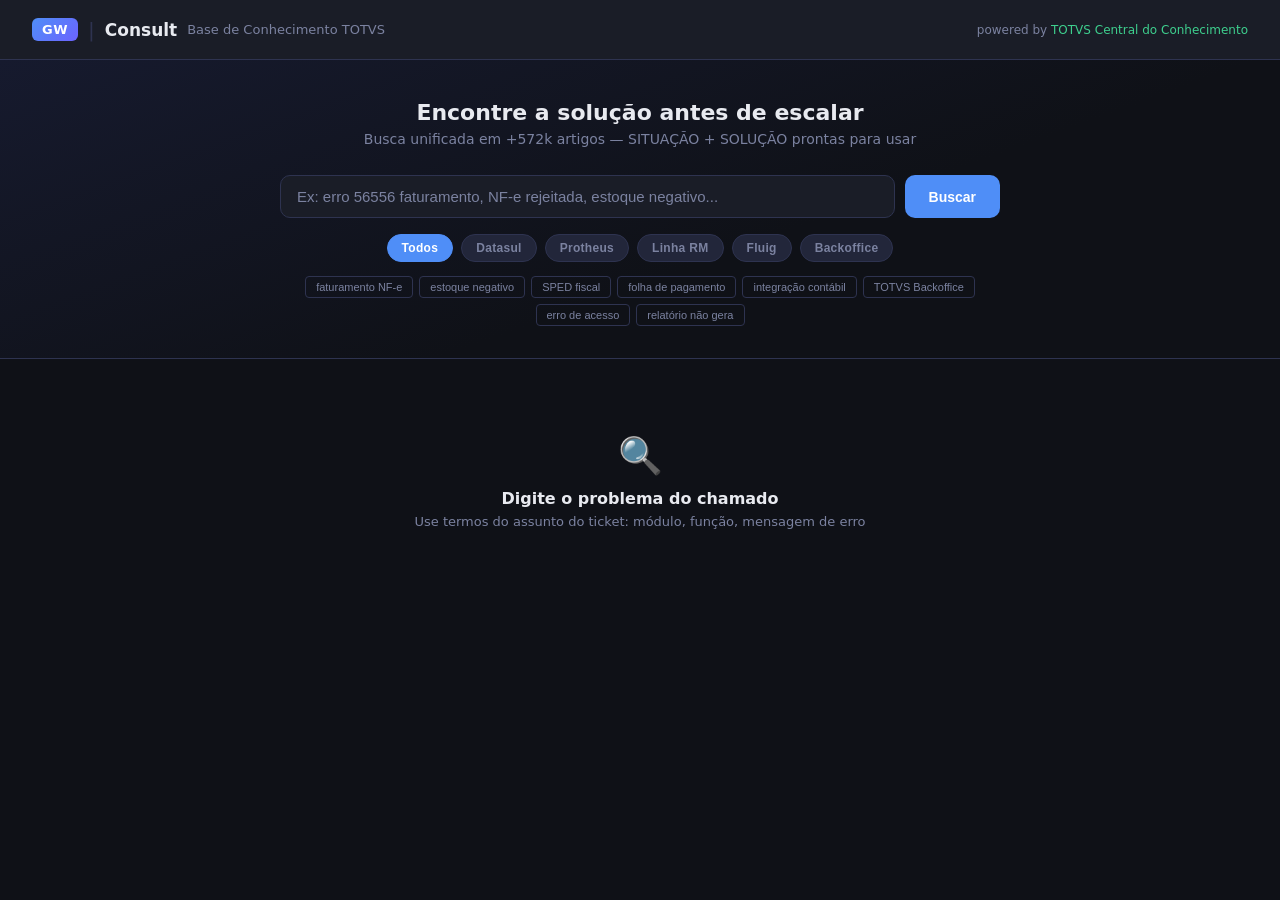
==== gw-consult.html @ 00b95c9e "feat: GW Consult — base de conhecimento TOTVS - api/totvs-search.js: proxy Vercel Function para Zend" ====
<!DOCTYPE html>
<html lang="pt-BR">
<head>
<meta charset="UTF-8">
<meta name="viewport" content="width=device-width, initial-scale=1.0">
<title>GW Consult — Base de Conhecimento TOTVS</title>
<style>
  :root {
    --bg: #0f1117;
    --surface: #1a1d27;
    --surface2: #22263a;
    --border: #2e3350;
    --accent: #4f8ef7;
    --accent2: #6c63ff;
    --text: #e8eaf0;
    --muted: #7b82a0;
    --ok: #3ecf8e;
    --warn: #f5a623;
    --danger: #f45b5b;
    --radius: 10px;
    --font: 'Inter', system-ui, sans-serif;
  }
  * { box-sizing: border-box; margin: 0; padding: 0; }
  body { font-family: var(--font); background: var(--bg); color: var(--text); min-height: 100vh; }

  /* ── Header ── */
  header {
    background: var(--surface);
    border-bottom: 1px solid var(--border);
    padding: 0 32px;
    display: flex;
    align-items: center;
    justify-content: space-between;
    height: 60px;
  }
  .logo { display: flex; align-items: center; gap: 10px; }
  .logo-badge {
    background: linear-gradient(135deg, var(--accent), var(--accent2));
    color: #fff;
    font-weight: 700;
    font-size: 13px;
    padding: 4px 10px;
    border-radius: 6px;
    letter-spacing: .5px;
  }
  .logo-name { font-size: 17px; font-weight: 600; color: var(--text); }
  .logo-sep { color: var(--border); font-size: 20px; }
  .logo-sub { font-size: 13px; color: var(--muted); }
  .header-right { font-size: 12px; color: var(--muted); }
  .header-right span { color: var(--ok); }

  /* ── Hero search ── */
  .hero {
    background: linear-gradient(160deg, #161a2e 0%, #0f1117 60%);
    border-bottom: 1px solid var(--border);
    padding: 40px 32px 32px;
    text-align: center;
  }
  .hero h1 { font-size: 22px; font-weight: 700; margin-bottom: 6px; }
  .hero p { font-size: 14px; color: var(--muted); margin-bottom: 28px; }

  .search-bar {
    display: flex;
    gap: 10px;
    max-width: 720px;
    margin: 0 auto 16px;
  }
  .search-bar input {
    flex: 1;
    background: var(--surface);
    border: 1.5px solid var(--border);
    color: var(--text);
    font-size: 15px;
    padding: 12px 16px;
    border-radius: var(--radius);
    outline: none;
    transition: border .2s;
  }
  .search-bar input:focus { border-color: var(--accent); }
  .search-bar input::placeholder { color: var(--muted); }
  .btn-search {
    background: var(--accent);
    color: #fff;
    border: none;
    border-radius: var(--radius);
    padding: 12px 24px;
    font-size: 14px;
    font-weight: 600;
    cursor: pointer;
    transition: opacity .2s;
    white-space: nowrap;
  }
  .btn-search:hover { opacity: .85; }
  .btn-search:disabled { opacity: .4; cursor: default; }

  /* ── Filtros de produto ── */
  .filters {
    display: flex;
    gap: 8px;
    justify-content: center;
    flex-wrap: wrap;
    max-width: 720px;
    margin: 0 auto;
  }
  .filter-btn {
    background: var(--surface2);
    border: 1.5px solid var(--border);
    color: var(--muted);
    font-size: 12px;
    font-weight: 600;
    padding: 6px 14px;
    border-radius: 20px;
    cursor: pointer;
    transition: all .2s;
    letter-spacing: .3px;
  }
  .filter-btn:hover { border-color: var(--accent); color: var(--text); }
  .filter-btn.active { background: var(--accent); border-color: var(--accent); color: #fff; }

  /* ── Quick searches ── */
  .quick-wrap {
    max-width: 720px;
    margin: 14px auto 0;
    display: flex;
    gap: 6px;
    flex-wrap: wrap;
    justify-content: center;
  }
  .quick-tag {
    background: transparent;
    border: 1px solid var(--border);
    color: var(--muted);
    font-size: 11px;
    padding: 4px 10px;
    border-radius: 4px;
    cursor: pointer;
    transition: all .15s;
  }
  .quick-tag:hover { border-color: var(--accent); color: var(--accent); }

  /* ── Results area ── */
  main { max-width: 800px; margin: 0 auto; padding: 28px 24px; }

  .results-header {
    display: flex;
    align-items: center;
    justify-content: space-between;
    margin-bottom: 16px;
    font-size: 13px;
    color: var(--muted);
  }
  .results-count strong { color: var(--text); }

  /* ── Article card ── */
  .card {
    background: var(--surface);
    border: 1px solid var(--border);
    border-radius: var(--radius);
    padding: 18px 20px;
    margin-bottom: 12px;
    transition: border-color .2s, transform .1s;
  }
  .card:hover { border-color: var(--accent); transform: translateY(-1px); }
  .card-title {
    font-size: 15px;
    font-weight: 600;
    color: var(--accent);
    text-decoration: none;
    display: block;
    margin-bottom: 8px;
    line-height: 1.4;
  }
  .card-title:hover { text-decoration: underline; }
  .card-snippet {
    font-size: 13px;
    color: var(--muted);
    line-height: 1.6;
    margin-bottom: 12px;
  }
  .card-snippet em { color: var(--text); font-style: normal; font-weight: 600; }
  .card-footer {
    display: flex;
    align-items: center;
    justify-content: space-between;
    flex-wrap: wrap;
    gap: 8px;
  }
  .card-labels { display: flex; gap: 6px; flex-wrap: wrap; }
  .label {
    background: var(--surface2);
    border: 1px solid var(--border);
    color: var(--muted);
    font-size: 11px;
    padding: 3px 8px;
    border-radius: 4px;
  }
  .card-date { font-size: 11px; color: var(--muted); }
  .btn-view {
    background: transparent;
    border: 1.5px solid var(--accent);
    color: var(--accent);
    font-size: 12px;
    font-weight: 600;
    padding: 6px 14px;
    border-radius: 6px;
    cursor: pointer;
    text-decoration: none;
    transition: all .2s;
  }
  .btn-view:hover { background: var(--accent); color: #fff; }

  /* ── Pagination ── */
  .pagination {
    display: flex;
    gap: 8px;
    justify-content: center;
    margin-top: 24px;
  }
  .page-btn {
    background: var(--surface);
    border: 1px solid var(--border);
    color: var(--text);
    padding: 8px 16px;
    border-radius: 6px;
    cursor: pointer;
    font-size: 13px;
    transition: all .2s;
  }
  .page-btn:hover:not(:disabled) { border-color: var(--accent); color: var(--accent); }
  .page-btn:disabled { opacity: .3; cursor: default; }

  /* ── States ── */
  .state-box {
    text-align: center;
    padding: 48px 24px;
    color: var(--muted);
  }
  .state-box .icon { font-size: 36px; margin-bottom: 12px; }
  .state-box h3 { font-size: 16px; color: var(--text); margin-bottom: 6px; }
  .state-box p { font-size: 13px; }

  .spinner {
    width: 32px; height: 32px;
    border: 3px solid var(--border);
    border-top-color: var(--accent);
    border-radius: 50%;
    animation: spin .7s linear infinite;
    margin: 0 auto 16px;
  }
  @keyframes spin { to { transform: rotate(360deg); } }

  /* ── Responsivo ── */
  @media (max-width: 600px) {
    header { padding: 0 16px; }
    .hero { padding: 28px 16px 24px; }
    .search-bar { flex-direction: column; }
    main { padding: 20px 12px; }
  }
</style>
</head>
<body>

<header>
  <div class="logo">
    <span class="logo-badge">GW</span>
    <span class="logo-sep">|</span>
    <span class="logo-name">Consult</span>
    <span class="logo-sub">Base de Conhecimento TOTVS</span>
  </div>
  <div class="header-right">powered by <span>TOTVS Central do Conhecimento</span></div>
</header>

<div class="hero">
  <h1>Encontre a solução antes de escalar</h1>
  <p>Busca unificada em +572k artigos — SITUAÇÃO + SOLUÇÃO prontas para usar</p>

  <div class="search-bar">
    <input id="searchInput" type="text" placeholder="Ex: erro 56556 faturamento, NF-e rejeitada, estoque negativo..." autocomplete="off" />
    <button class="btn-search" id="btnSearch" onclick="doSearch()">Buscar</button>
  </div>

  <div class="filters">
    <button class="filter-btn active" data-product="" onclick="setProduct(this, '')">Todos</button>
    <button class="filter-btn" data-product="Datasul" onclick="setProduct(this, 'Datasul')">Datasul</button>
    <button class="filter-btn" data-product="Protheus" onclick="setProduct(this, 'Protheus')">Protheus</button>
    <button class="filter-btn" data-product="Linha RM" onclick="setProduct(this, 'Linha RM')">Linha RM</button>
    <button class="filter-btn" data-product="Fluig" onclick="setProduct(this, 'Fluig')">Fluig</button>
    <button class="filter-btn" data-product="TOTVS Backoffice" onclick="setProduct(this, 'TOTVS Backoffice')">Backoffice</button>
  </div>

  <div class="quick-wrap" id="quickWrap"></div>
</div>

<main>
  <div id="resultsArea">
    <div class="state-box">
      <div class="icon">🔍</div>
      <h3>Digite o problema do chamado</h3>
      <p>Use termos do assunto do ticket: módulo, função, mensagem de erro</p>
    </div>
  </div>
</main>

<script>
var activeProduct = '';
var currentPage   = 1;
var lastQuery     = '';
var totalCount    = 0;

var QUICK_ALL = [
  'faturamento NF-e', 'estoque negativo', 'SPED fiscal', 'folha de pagamento',
  'integração contábil', 'TOTVS Backoffice', 'erro de acesso', 'relatório não gera'
];
var QUICK_PRODUCT = {
  'Datasul':         ['FT4003 faturamento', 'MFT nota fiscal', 'erro RE1001', 'MCP financeiro', 'MCE estoque'],
  'Protheus':        ['NF-e rejeição', 'SIGAFAT faturamento', 'SIGAEST estoque', 'SIGAFIN financeiro', 'MATA460'],
  'Linha RM':        ['TOTVS Folha', 'RH férias', 'CORPORE RM', 'FOP pagamento', 'ponto eletrônico'],
  'Fluig':           ['workflow aprovação', 'formulário Fluig', 'processo BPM', 'integração REST'],
  'TOTVS Backoffice':['Backoffice integração', 'DMSCONPAY', 'contas a pagar', 'conciliação bancária'],
};

function renderQuickTags() {
  var tags = activeProduct ? (QUICK_PRODUCT[activeProduct] || QUICK_ALL) : QUICK_ALL;
  var wrap = document.getElementById('quickWrap');
  wrap.innerHTML = tags.map(function(t) {
    return '<button class="quick-tag" onclick="quickSearch(\'' + t.replace(/'/g, "\\'") + '\')">' + t + '</button>';
  }).join('');
}

function setProduct(el, product) {
  activeProduct = product;
  document.querySelectorAll('.filter-btn').forEach(function(b) { b.classList.remove('active'); });
  el.classList.add('active');
  renderQuickTags();
  if (lastQuery) doSearch();
}

function quickSearch(term) {
  document.getElementById('searchInput').value = term;
  doSearch();
}

document.getElementById('searchInput').addEventListener('keydown', function(e) {
  if (e.key === 'Enter') doSearch();
});

function doSearch(page) {
  var q = document.getElementById('searchInput').value.trim();
  if (!q) return;
  lastQuery  = q;
  currentPage = page || 1;
  fetchResults(q, activeProduct, currentPage);
}

function fetchResults(query, product, page) {
  var area = document.getElementById('resultsArea');
  area.innerHTML = '<div class="state-box"><div class="spinner"></div><p>Consultando base TOTVS...</p></div>';

  var url = '/api/totvs-search?query=' + encodeURIComponent(query) + '&per_page=10&page=' + page;
  if (product) url += '&product=' + encodeURIComponent(product);

  fetch(url)
    .then(function(r) { return r.json(); })
    .then(function(data) {
      if (data.error) { showError(data.error); return; }
      totalCount = data.count || 0;
      renderResults(data);
    })
    .catch(function(err) { showError('Falha na conexão: ' + err.message); });
}

function renderResults(data) {
  var area = document.getElementById('resultsArea');
  if (!data.results || data.results.length === 0) {
    area.innerHTML = '<div class="state-box"><div class="icon">😕</div><h3>Nenhum artigo encontrado</h3><p>Tente termos diferentes ou remova o filtro de produto</p></div>';
    return;
  }

  var pageCount = data.page_count || 1;
  var html = '<div class="results-header">';
  html += '<span class="results-count"><strong>' + totalCount.toLocaleString('pt-BR') + '</strong> artigos encontrados';
  if (activeProduct) html += ' em <strong>' + activeProduct + '</strong>';
  html += '</span>';
  html += '<span>Página ' + currentPage + ' de ' + pageCount + '</span>';
  html += '</div>';

  data.results.forEach(function(r) {
    var date = r.updated_at ? new Date(r.updated_at).toLocaleDateString('pt-BR') : '';
    var snippet = (r.snippet || '').replace(/<[^>]+>/g, '').substring(0, 220);
    var labels = (r.labels || []).slice(0, 3);

    html += '<div class="card">';
    html += '<a class="card-title" href="' + r.url + '" target="_blank" rel="noopener">' + escHtml(r.title) + ' ↗</a>';
    if (snippet) html += '<div class="card-snippet">' + r.snippet.substring(0, 320) + '...</div>';
    html += '<div class="card-footer">';
    html += '<div class="card-labels">';
    labels.forEach(function(l) { html += '<span class="label">' + escHtml(l) + '</span>'; });
    html += '</div>';
    if (date) html += '<span class="card-date">Atualizado ' + date + '</span>';
    html += '<a class="btn-view" href="' + r.url + '" target="_blank" rel="noopener">Ver solução ↗</a>';
    html += '</div></div>';
  });

  // Paginação
  if (pageCount > 1) {
    html += '<div class="pagination">';
    html += '<button class="page-btn" onclick="doSearch(' + (currentPage - 1) + ')" ' + (currentPage <= 1 ? 'disabled' : '') + '>← Anterior</button>';
    html += '<button class="page-btn" onclick="doSearch(' + (currentPage + 1) + ')" ' + (currentPage >= pageCount ? 'disabled' : '') + '>Próxima →</button>';
    html += '</div>';
  }

  area.innerHTML = html;
  window.scrollTo({ top: 300, behavior: 'smooth' });
}

function showError(msg) {
  document.getElementById('resultsArea').innerHTML =
    '<div class="state-box"><div class="icon">⚠️</div><h3>Erro ao consultar</h3><p>' + escHtml(msg) + '</p></div>';
}

function escHtml(s) {
  return String(s).replace(/&/g,'&amp;').replace(/</g,'&lt;').replace(/>/g,'&gt;').replace(/"/g,'&quot;');
}

// Init
renderQuickTags();
</script>
</body>
</html>
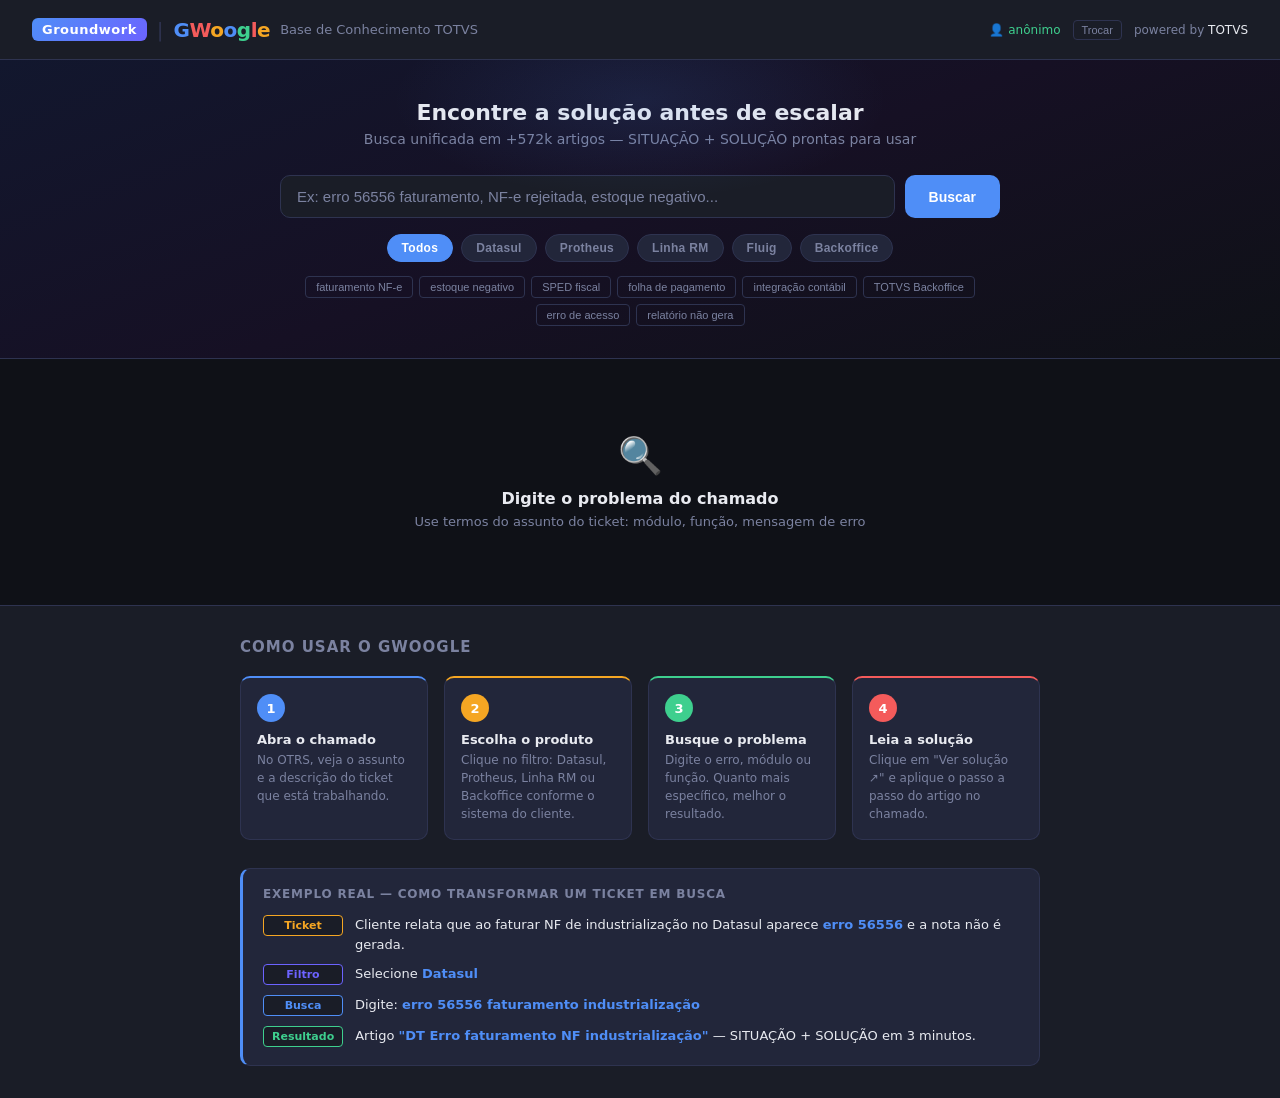
==== commit 9be29d84: "feat(gwoogle): adicionar centraldeatendimento.totvs.com como segunda fonte de busca Busca agora cons" ====
--- a/gw-consult.html
+++ b/gw-consult.html
@@ -3,7 +3,7 @@
 <head>
 <meta charset="UTF-8">
 <meta name="viewport" content="width=device-width, initial-scale=1.0">
-<title>GW Consult — Base de Conhecimento TOTVS</title>
+<title>GWoogle — Base de Conhecimento TOTVS</title>
 <style>
   :root {
     --bg: #0f1117;
@@ -43,7 +43,18 @@
     border-radius: 6px;
     letter-spacing: .5px;
   }
-  .logo-name { font-size: 17px; font-weight: 600; color: var(--text); }
+  .logo-name {
+    font-size: 20px;
+    font-weight: 800;
+    letter-spacing: -0.5px;
+  }
+  .logo-name .c1 { color: #4f8ef7; }
+  .logo-name .c2 { color: #f45b5b; }
+  .logo-name .c3 { color: #f5a623; }
+  .logo-name .c4 { color: #4f8ef7; }
+  .logo-name .c5 { color: #3ecf8e; }
+  .logo-name .c6 { color: #f45b5b; }
+  .logo-name .c7 { color: #f5a623; }
   .logo-sep { color: var(--border); font-size: 20px; }
   .logo-sub { font-size: 13px; color: var(--muted); }
   .header-right { font-size: 12px; color: var(--muted); }
@@ -51,10 +62,21 @@
 
   /* ── Hero search ── */
   .hero {
-    background: linear-gradient(160deg, #161a2e 0%, #0f1117 60%);
+    background: linear-gradient(160deg, #12172e 0%, #161024 50%, #0f1117 100%);
     border-bottom: 1px solid var(--border);
     padding: 40px 32px 32px;
     text-align: center;
+    position: relative;
+    overflow: hidden;
+  }
+  .hero::before {
+    content: '';
+    position: absolute;
+    top: -60px; left: 50%;
+    transform: translateX(-50%);
+    width: 500px; height: 200px;
+    background: radial-gradient(ellipse, rgba(79,142,247,.12) 0%, transparent 70%);
+    pointer-events: none;
   }
   .hero h1 { font-size: 22px; font-weight: 700; margin-bottom: 6px; }
   .hero p { font-size: 14px; color: var(--muted); margin-bottom: 28px; }
@@ -209,6 +231,62 @@
   }
   .btn-view:hover { background: var(--accent); color: #fff; }
 
+  /* ── Source badges (CST / Central) ── */
+  .src-badge {
+    display: inline-block;
+    font-size: 9px;
+    font-weight: 700;
+    letter-spacing: .5px;
+    padding: 2px 6px;
+    border-radius: 3px;
+    margin-right: 6px;
+    vertical-align: middle;
+    text-transform: uppercase;
+  }
+  .src-cst     { background: rgba(99,102,241,.15); color: #818cf8; border:1px solid rgba(99,102,241,.3); }
+  .src-central { background: rgba(34,197,94,.15);  color: #4ade80; border:1px solid rgba(34,197,94,.3); }
+
+  /* ── Article expand ── */
+  .btn-expand {
+    background: transparent;
+    border: 1.5px solid var(--border);
+    color: var(--muted);
+    font-size: 12px;
+    font-weight: 600;
+    padding: 6px 14px;
+    border-radius: 6px;
+    cursor: pointer;
+    transition: all .2s;
+    font-family: inherit;
+  }
+  .btn-expand:hover { border-color: var(--accent); color: var(--accent); }
+  .btn-expand:disabled { opacity: .55; cursor: wait; }
+  .card-body {
+    display: none;
+    margin: 14px 0 6px;
+    padding: 16px 18px;
+    background: var(--surface2);
+    border-radius: 8px;
+    border: 1px solid var(--border);
+    font-size: 13px;
+    color: var(--text);
+    line-height: 1.75;
+    overflow-x: auto;
+  }
+  .card-body.show { display: block; animation: fade-in .2s ease; }
+  @keyframes fade-in { from { opacity:0; transform:translateY(-4px); } to { opacity:1; transform:translateY(0); } }
+  .card-body table { border-collapse: collapse; width: 100%; margin: 10px 0; font-size: 12px; }
+  .card-body th, .card-body td { border: 1px solid var(--border); padding: 7px 10px; text-align: left; vertical-align: top; }
+  .card-body th { background: var(--surface); font-weight: 600; }
+  .card-body tr:nth-child(even) td { background: rgba(255,255,255,.03); }
+  .card-body h1,.card-body h2,.card-body h3,.card-body h4 { font-size: 13px; font-weight: 700; margin: 14px 0 6px; color: var(--text); }
+  .card-body ul,.card-body ol { padding-left: 22px; margin: 6px 0; }
+  .card-body li { margin-bottom: 3px; }
+  .card-body a { color: var(--accent); }
+  .card-body img { max-width: 100%; height: auto; border-radius: 4px; }
+  .card-body p { margin: 6px 0; }
+  .card-body strong,.card-body b { color: var(--text); }
+
   /* ── Pagination ── */
   .pagination {
     display: flex;
@@ -249,6 +327,100 @@
   }
   @keyframes spin { to { transform: rotate(360deg); } }
 
+  /* ── Tutorial ── */
+  .tutorial {
+    background: var(--surface);
+    border-top: 1px solid var(--border);
+    padding: 32px;
+  }
+  .tutorial-inner {
+    max-width: 800px;
+    margin: 0 auto;
+  }
+  .tutorial h2 {
+    font-size: 15px;
+    font-weight: 700;
+    color: var(--muted);
+    text-transform: uppercase;
+    letter-spacing: 1px;
+    margin-bottom: 20px;
+  }
+  .steps {
+    display: grid;
+    grid-template-columns: repeat(auto-fit, minmax(180px, 1fr));
+    gap: 16px;
+    margin-bottom: 28px;
+  }
+  .step {
+    background: var(--surface2);
+    border: 1px solid var(--border);
+    border-radius: var(--radius);
+    padding: 16px;
+  }
+  .step:nth-child(1) .step-num { background: #4f8ef7; }
+  .step:nth-child(2) .step-num { background: #f5a623; }
+  .step:nth-child(3) .step-num { background: #3ecf8e; }
+  .step:nth-child(4) .step-num { background: #f45b5b; }
+  .step:nth-child(1) { border-top: 2px solid #4f8ef7; }
+  .step:nth-child(2) { border-top: 2px solid #f5a623; }
+  .step:nth-child(3) { border-top: 2px solid #3ecf8e; }
+  .step:nth-child(4) { border-top: 2px solid #f45b5b; }
+  .step-num {
+    width: 28px; height: 28px;
+    color: #fff;
+    border-radius: 50%;
+    font-size: 13px;
+    font-weight: 700;
+    display: flex;
+    align-items: center;
+    justify-content: center;
+    margin-bottom: 10px;
+  }
+  .step h3 { font-size: 13px; font-weight: 700; margin-bottom: 4px; }
+  .step p  { font-size: 12px; color: var(--muted); line-height: 1.5; }
+
+  .example-box {
+    background: var(--surface2);
+    border: 1px solid var(--border);
+    border-left: 3px solid var(--accent);
+    border-radius: var(--radius);
+    padding: 18px 20px;
+  }
+  .example-box h3 {
+    font-size: 12px;
+    font-weight: 700;
+    color: var(--muted);
+    text-transform: uppercase;
+    letter-spacing: .8px;
+    margin-bottom: 14px;
+  }
+  .example-row {
+    display: flex;
+    align-items: flex-start;
+    gap: 12px;
+    margin-bottom: 10px;
+    font-size: 13px;
+  }
+  .example-row:last-child { margin-bottom: 0; }
+  .ex-label {
+    background: var(--surface);
+    border: 1px solid var(--border);
+    color: var(--muted);
+    font-size: 11px;
+    font-weight: 600;
+    padding: 3px 8px;
+    border-radius: 4px;
+    white-space: nowrap;
+    min-width: 80px;
+    text-align: center;
+  }
+  .ex-label.ticket  { border-color: var(--warn);   color: var(--warn); }
+  .ex-label.busca   { border-color: var(--accent);  color: var(--accent); }
+  .ex-label.filtro  { border-color: var(--accent2); color: var(--accent2); }
+  .ex-label.result  { border-color: var(--ok);      color: var(--ok); }
+  .ex-val { color: var(--text); line-height: 1.5; }
+  .ex-val em { color: var(--accent); font-style: normal; font-weight: 600; }
+
   /* ── Responsivo ── */
   @media (max-width: 600px) {
     header { padding: 0 16px; }
@@ -262,12 +434,16 @@
 
 <header>
   <div class="logo">
-    <span class="logo-badge">GW</span>
+    <span class="logo-badge">Groundwork</span>
     <span class="logo-sep">|</span>
-    <span class="logo-name">Consult</span>
+    <span class="logo-name"><span class="c1">G</span><span class="c2">W</span><span class="c3">o</span><span class="c4">o</span><span class="c5">g</span><span class="c6">l</span><span class="c7">e</span></span>
     <span class="logo-sub">Base de Conhecimento TOTVS</span>
   </div>
-  <div class="header-right">powered by <span>TOTVS Central do Conhecimento</span></div>
+  <div class="header-right" style="display:flex;align-items:center;gap:12px;">
+    <span id="userLabel" style="font-size:12px;color:var(--muted);">👤 <span id="userName">—</span></span>
+    <button onclick="changeUser()" style="font-size:11px;background:none;border:1px solid var(--border);color:var(--muted);border-radius:4px;padding:3px 8px;cursor:pointer;">Trocar</button>
+    <span style="color:var(--muted);">powered by <span style="color:var(--text);">TOTVS</span></span>
+  </div>
 </header>
 
 <div class="hero">
@@ -300,6 +476,55 @@
     </div>
   </div>
 </main>
+
+<!-- ── Tutorial de uso ── -->
+<div class="tutorial">
+  <div class="tutorial-inner">
+    <h2>Como usar o GWoogle</h2>
+    <div class="steps">
+      <div class="step">
+        <div class="step-num">1</div>
+        <h3>Abra o chamado</h3>
+        <p>No OTRS, veja o assunto e a descrição do ticket que está trabalhando.</p>
+      </div>
+      <div class="step">
+        <div class="step-num">2</div>
+        <h3>Escolha o produto</h3>
+        <p>Clique no filtro: Datasul, Protheus, Linha RM ou Backoffice conforme o sistema do cliente.</p>
+      </div>
+      <div class="step">
+        <div class="step-num">3</div>
+        <h3>Busque o problema</h3>
+        <p>Digite o erro, módulo ou função. Quanto mais específico, melhor o resultado.</p>
+      </div>
+      <div class="step">
+        <div class="step-num">4</div>
+        <h3>Leia a solução</h3>
+        <p>Clique em "Ver solução ↗" e aplique o passo a passo do artigo no chamado.</p>
+      </div>
+    </div>
+
+    <div class="example-box">
+      <h3>Exemplo real — como transformar um ticket em busca</h3>
+      <div class="example-row">
+        <span class="ex-label ticket">Ticket</span>
+        <span class="ex-val">Cliente relata que ao faturar NF de industrialização no Datasul aparece <em>erro 56556</em> e a nota não é gerada.</span>
+      </div>
+      <div class="example-row">
+        <span class="ex-label filtro">Filtro</span>
+        <span class="ex-val">Selecione <em>Datasul</em></span>
+      </div>
+      <div class="example-row">
+        <span class="ex-label busca">Busca</span>
+        <span class="ex-val">Digite: <em>erro 56556 faturamento industrialização</em></span>
+      </div>
+      <div class="example-row">
+        <span class="ex-label result">Resultado</span>
+        <span class="ex-val">Artigo <em>"DT Erro faturamento NF industrialização"</em> — SITUAÇÃO + SOLUÇÃO em 3 minutos.</span>
+      </div>
+    </div>
+  </div>
+</div>
 
 <script>
 var activeProduct = '';
@@ -352,12 +577,48 @@
   fetchResults(q, activeProduct, currentPage);
 }
 
+// ── Stop words PT-BR ────────────────────────────────────────────────────
+var STOP_WORDS = new Set([
+  // artigos
+  'o','a','os','as','um','uma','uns','umas',
+  // preposições e contrações
+  'de','do','da','dos','das','em','no','na','nos','nas',
+  'ao','à','aos','às','pelo','pela','pelos','pelas',
+  'por','para','com','sem','sob','sobre','entre','até',
+  'após','ante','perante','contra','desde','pra','pro',
+  'num','numa','nuns','numas','desse','dessa','desses','dessas',
+  'nesse','nessa','nesses','nessas','neste','nesta','nestes','nestas',
+  // conjunções
+  'e','ou','mas','porém','contudo','todavia','entretanto',
+  'que','se','porque','quando','como','também','nem','pois',
+  'então','portanto','logo','assim','ainda','já','só','seu','sua',
+  // pronomes / verbos auxiliares comuns
+  'eu','tu','ele','ela','nós','vós','eles','elas',
+  'me','te','lhe','nos','vos','isso','isto','aquilo',
+  'esse','essa','esses','essas','este','esta','estes','estas',
+  'não','é','são','foi','era','eram','ser','ter','há','ai',
+]);
+
+function removeStopWords(text) {
+  var words  = text.trim().split(/\s+/);
+  var clean  = words.filter(function(w) {
+    return w.length > 1 && !STOP_WORDS.has(w.toLowerCase());
+  });
+  return clean.length > 0 ? clean.join(' ') : text.trim(); // nunca retorna vazio
+}
+
 function fetchResults(query, product, page) {
   var area = document.getElementById('resultsArea');
-  area.innerHTML = '<div class="state-box"><div class="spinner"></div><p>Consultando base TOTVS...</p></div>';
-
-  var url = '/api/totvs-search?query=' + encodeURIComponent(query) + '&per_page=10&page=' + page;
-  if (product) url += '&product=' + encodeURIComponent(product);
+  var cleanQuery = removeStopWords(query);
+  var hint = cleanQuery !== query.trim()
+    ? '<p style="font-size:11px;color:var(--muted);margin-top:6px">🔍 Buscando por: <strong style="color:var(--accent)">' + escHtml(cleanQuery) + '</strong></p>'
+    : '';
+  area.innerHTML = '<div class="state-box"><div class="spinner"></div><p>Consultando base TOTVS...</p>' + hint + '</div>';
+
+  var atendente = localStorage.getItem('gwoogle_user') || '';
+  var url = '/api/totvs-search?query=' + encodeURIComponent(cleanQuery) + '&per_page=10&page=' + page;
+  if (product)    url += '&product='    + encodeURIComponent(product);
+  if (atendente)  url += '&atendente='  + encodeURIComponent(atendente);
 
   fetch(url)
     .then(function(r) { return r.json(); })
@@ -378,8 +639,9 @@
 
   var pageCount = data.page_count || 1;
   var html = '<div class="results-header">';
-  html += '<span class="results-count"><strong>' + totalCount.toLocaleString('pt-BR') + '</strong> artigos encontrados';
-  if (activeProduct) html += ' em <strong>' + activeProduct + '</strong>';
+  var cleanQ = removeStopWords(lastQuery);
+  html += '<span class="results-count"><strong>' + totalCount.toLocaleString('pt-BR') + '</strong> artigos para <em>"' + escHtml(cleanQ) + '"</em>';
+  if (activeProduct) html += ' · <strong>' + activeProduct + '</strong>';
   html += '</span>';
   html += '<span>Página ' + currentPage + ' de ' + pageCount + '</span>';
   html += '</div>';
@@ -389,15 +651,24 @@
     var snippet = (r.snippet || '').replace(/<[^>]+>/g, '').substring(0, 220);
     var labels = (r.labels || []).slice(0, 3);
 
+    var src = r.source || 'cst';
+    var srcBadge = src === 'central'
+      ? '<span class="src-badge src-central" title="Central de Atendimento TOTVS">CENTRAL</span>'
+      : '<span class="src-badge src-cst" title="Central de Suporte TOTVS - CST">CST</span>';
+
     html += '<div class="card">';
-    html += '<a class="card-title" href="' + r.url + '" target="_blank" rel="noopener">' + escHtml(r.title) + ' ↗</a>';
+    html += '<a class="card-title" href="' + r.url + '" target="_blank" rel="noopener">' + srcBadge + ' ' + escHtml(r.title) + ' ↗</a>';
     if (snippet) html += '<div class="card-snippet">' + r.snippet.substring(0, 320) + '...</div>';
+    html += '<div class="card-body"></div>';
     html += '<div class="card-footer">';
     html += '<div class="card-labels">';
     labels.forEach(function(l) { html += '<span class="label">' + escHtml(l) + '</span>'; });
     html += '</div>';
     if (date) html += '<span class="card-date">Atualizado ' + date + '</span>';
-    html += '<a class="btn-view" href="' + r.url + '" target="_blank" rel="noopener">Ver solução ↗</a>';
+    html += '<div style="display:flex;gap:8px;align-items:center">';
+    html += '<button class="btn-expand" onclick="expandCard(' + r.id + ', this, \'' + src + '\')">Expandir ▼</button>';
+    html += '<a class="btn-view" href="' + r.url + '" target="_blank" rel="noopener">Ver ↗</a>';
+    html += '</div>';
     html += '</div></div>';
   });
 
@@ -422,8 +693,64 @@
   return String(s).replace(/&/g,'&amp;').replace(/</g,'&lt;').replace(/>/g,'&gt;').replace(/"/g,'&quot;');
 }
 
+// ── Expandir artigo completo inline ──────────────────────────────────────
+function expandCard(id, btn, source) {
+  var card = btn.closest('.card');
+  var body = card.querySelector('.card-body');
+
+  // Já carregado — apenas alterna visibilidade
+  if (body.dataset.loaded === '1') {
+    var open = body.classList.toggle('show');
+    btn.textContent = open ? 'Recolher ▲' : 'Expandir ▼';
+    return;
+  }
+
+  // Primeira vez — busca na API
+  btn.textContent = 'Carregando…';
+  btn.disabled = true;
+
+  fetch('/api/article-body?id=' + id + '&source=' + (source || 'cst'))
+    .then(function(r) { return r.json(); })
+    .then(function(d) {
+      if (d.error) throw new Error(d.error);
+      body.innerHTML = d.body || '<em>Conteúdo não disponível.</em>';
+      body.dataset.loaded = '1';
+      body.classList.add('show');
+      btn.textContent = 'Recolher ▲';
+      btn.disabled = false;
+    })
+    .catch(function() {
+      body.innerHTML = '<p style="color:#e74c3c">Não foi possível carregar o artigo. <a href="' + btn.closest('.card').querySelector('.card-title').href + '" target="_blank">Abrir no Zendesk ↗</a></p>';
+      body.dataset.loaded = '1';
+      body.classList.add('show');
+      btn.textContent = 'Expandir ▼';
+      btn.disabled = false;
+    });
+}
+
+// ── Identificação do usuário ─────────────────────────────────────────────
+function initUser() {
+  var saved = localStorage.getItem('gwoogle_user');
+  if (!saved) {
+    saved = (prompt('Qual é o seu nome? (para registrar quem está usando o GWoogle)') || '').trim();
+    if (saved) localStorage.setItem('gwoogle_user', saved);
+  }
+  var el = document.getElementById('userName');
+  if (el) el.textContent = saved || 'anônimo';
+}
+
+function changeUser() {
+  var name = (prompt('Novo nome:') || '').trim();
+  if (name) {
+    localStorage.setItem('gwoogle_user', name);
+    var el = document.getElementById('userName');
+    if (el) el.textContent = name;
+  }
+}
+
 // Init
 renderQuickTags();
+initUser();
 </script>
 </body>
 </html>
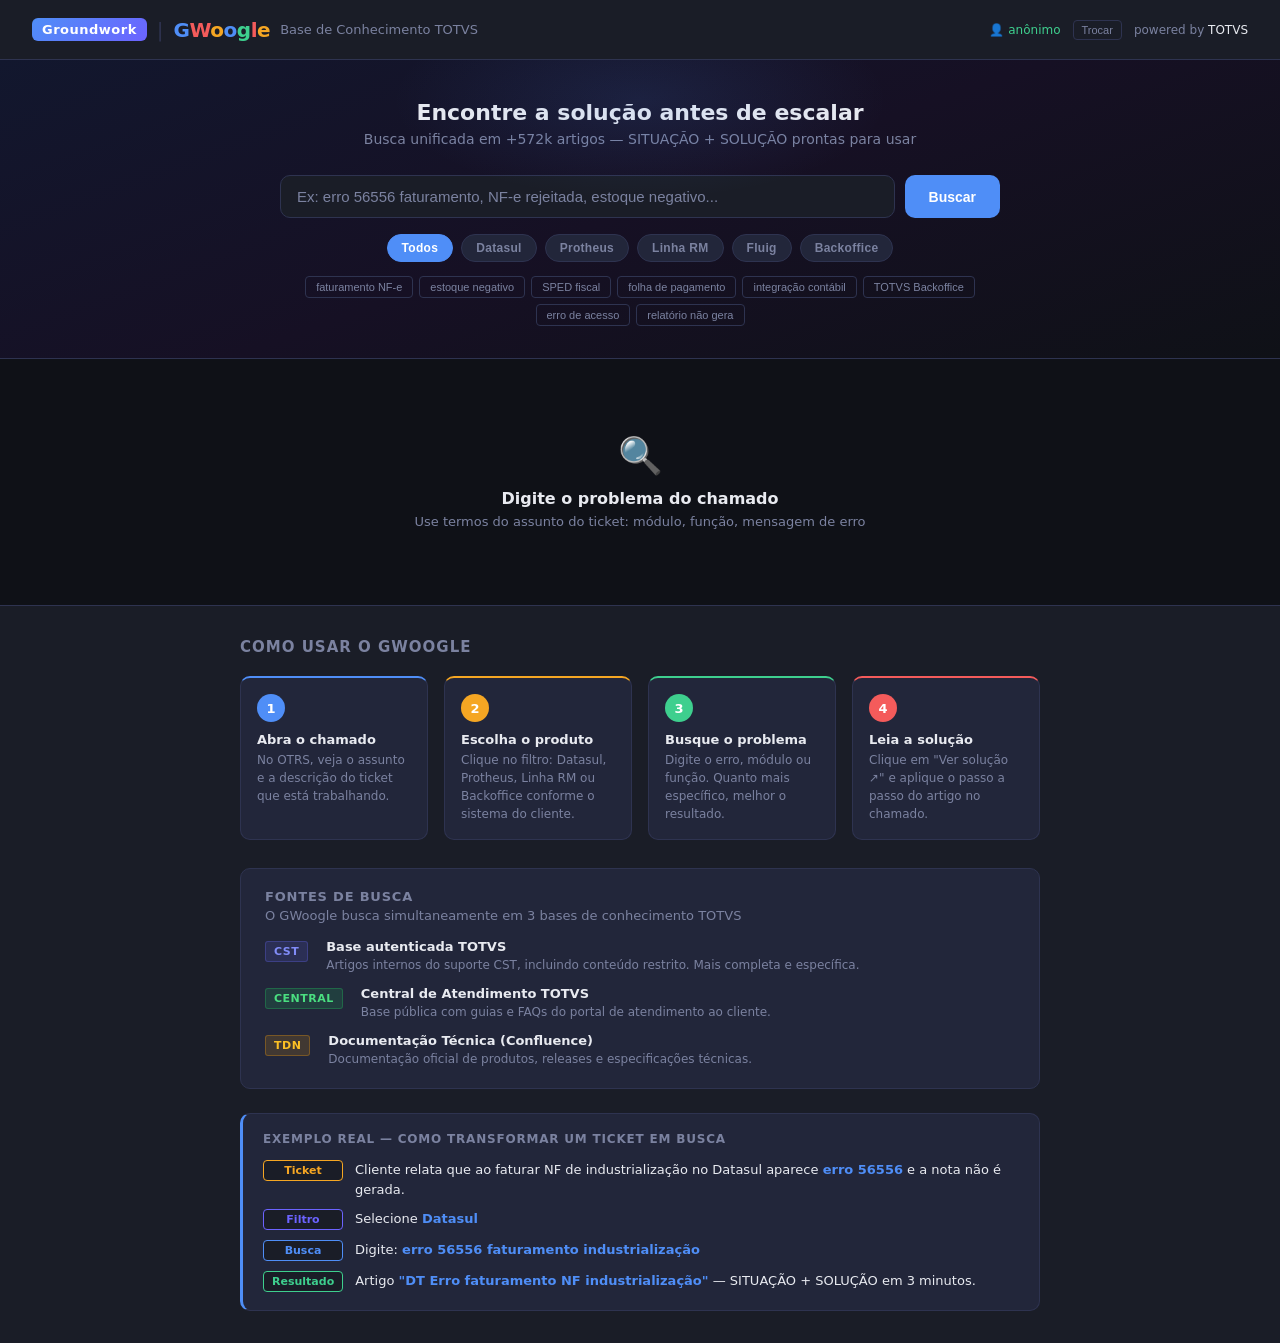
==== commit 7de386ad: "feat(gwoogle): adicionar seção de fontes de busca no tutorial (CST, CENTRAL, TDN)" ====
--- a/gw-consult.html
+++ b/gw-consult.html
@@ -245,6 +245,7 @@
   }
   .src-cst     { background: rgba(99,102,241,.15); color: #818cf8; border:1px solid rgba(99,102,241,.3); }
   .src-central { background: rgba(34,197,94,.15);  color: #4ade80; border:1px solid rgba(34,197,94,.3); }
+  .src-tdn     { background: rgba(245,158,11,.15); color: #fbbf24; border:1px solid rgba(245,158,11,.3); }
 
   /* ── Article expand ── */
   .btn-expand {
@@ -378,6 +379,54 @@
   }
   .step h3 { font-size: 13px; font-weight: 700; margin-bottom: 4px; }
   .step p  { font-size: 12px; color: var(--muted); line-height: 1.5; }
+
+  /* ── Sources box ── */
+  .sources-box {
+    background: var(--surface2);
+    border: 1px solid var(--border);
+    border-radius: var(--radius);
+    padding: 20px 24px;
+    margin-bottom: 24px;
+  }
+  .sources-box h3 {
+    font-size: 13px;
+    font-weight: 700;
+    color: var(--muted);
+    text-transform: uppercase;
+    letter-spacing: .8px;
+    margin-bottom: 4px;
+  }
+  .sources-subtitle {
+    font-size: 13px;
+    color: var(--muted);
+    margin-bottom: 16px;
+  }
+  .sources-list {
+    display: flex;
+    flex-direction: column;
+    gap: 12px;
+  }
+  .source-item {
+    display: flex;
+    align-items: flex-start;
+    gap: 12px;
+  }
+  .source-item .src-badge {
+    flex-shrink: 0;
+    margin-top: 2px;
+    font-size: 11px;
+    padding: 3px 8px;
+  }
+  .source-item strong {
+    font-size: 13px;
+    display: block;
+    margin-bottom: 2px;
+  }
+  .source-item p {
+    font-size: 12px;
+    color: var(--muted);
+    line-height: 1.5;
+  }
 
   .example-box {
     background: var(--surface2);
@@ -504,6 +553,34 @@
       </div>
     </div>
 
+    <div class="sources-box">
+      <h3>Fontes de busca</h3>
+      <p class="sources-subtitle">O GWoogle busca simultaneamente em 3 bases de conhecimento TOTVS</p>
+      <div class="sources-list">
+        <div class="source-item">
+          <span class="src-badge src-cst">CST</span>
+          <div>
+            <strong>Base autenticada TOTVS</strong>
+            <p>Artigos internos do suporte CST, incluindo conteúdo restrito. Mais completa e específica.</p>
+          </div>
+        </div>
+        <div class="source-item">
+          <span class="src-badge src-central">CENTRAL</span>
+          <div>
+            <strong>Central de Atendimento TOTVS</strong>
+            <p>Base pública com guias e FAQs do portal de atendimento ao cliente.</p>
+          </div>
+        </div>
+        <div class="source-item">
+          <span class="src-badge src-tdn">TDN</span>
+          <div>
+            <strong>Documentação Técnica (Confluence)</strong>
+            <p>Documentação oficial de produtos, releases e especificações técnicas.</p>
+          </div>
+        </div>
+      </div>
+    </div>
+
     <div class="example-box">
       <h3>Exemplo real — como transformar um ticket em busca</h3>
       <div class="example-row">
@@ -642,6 +719,15 @@
   var cleanQ = removeStopWords(lastQuery);
   html += '<span class="results-count"><strong>' + totalCount.toLocaleString('pt-BR') + '</strong> artigos para <em>"' + escHtml(cleanQ) + '"</em>';
   if (activeProduct) html += ' · <strong>' + activeProduct + '</strong>';
+  // Breakdown das fontes (CST + Central + TDN)
+  if (data.sources) {
+    var src = data.sources;
+    var parts = [];
+    if (src.cst)     parts.push('<span class="src-badge src-cst">CST</span> ' + src.cst.toLocaleString('pt-BR'));
+    if (src.central) parts.push('<span class="src-badge src-central">CENTRAL</span> ' + src.central.toLocaleString('pt-BR'));
+    if (src.tdn)     parts.push('<span class="src-badge src-tdn">TDN</span> ' + src.tdn.toLocaleString('pt-BR'));
+    if (parts.length) html += '<br><span style="font-size:11px;color:var(--muted);margin-top:4px;display:inline-block">' + parts.join(' · ') + '</span>';
+  }
   html += '</span>';
   html += '<span>Página ' + currentPage + ' de ' + pageCount + '</span>';
   html += '</div>';
@@ -652,9 +738,10 @@
     var labels = (r.labels || []).slice(0, 3);
 
     var src = r.source || 'cst';
-    var srcBadge = src === 'central'
-      ? '<span class="src-badge src-central" title="Central de Atendimento TOTVS">CENTRAL</span>'
-      : '<span class="src-badge src-cst" title="Central de Suporte TOTVS - CST">CST</span>';
+    var srcBadge;
+    if (src === 'central')   srcBadge = '<span class="src-badge src-central" title="Central de Atendimento TOTVS">CENTRAL</span>';
+    else if (src === 'tdn')  srcBadge = '<span class="src-badge src-tdn"     title="TOTVS Developer Network">TDN</span>';
+    else                     srcBadge = '<span class="src-badge src-cst"     title="Central de Suporte TOTVS - CST">CST</span>';
 
     html += '<div class="card">';
     html += '<a class="card-title" href="' + r.url + '" target="_blank" rel="noopener">' + srcBadge + ' ' + escHtml(r.title) + ' ↗</a>';
